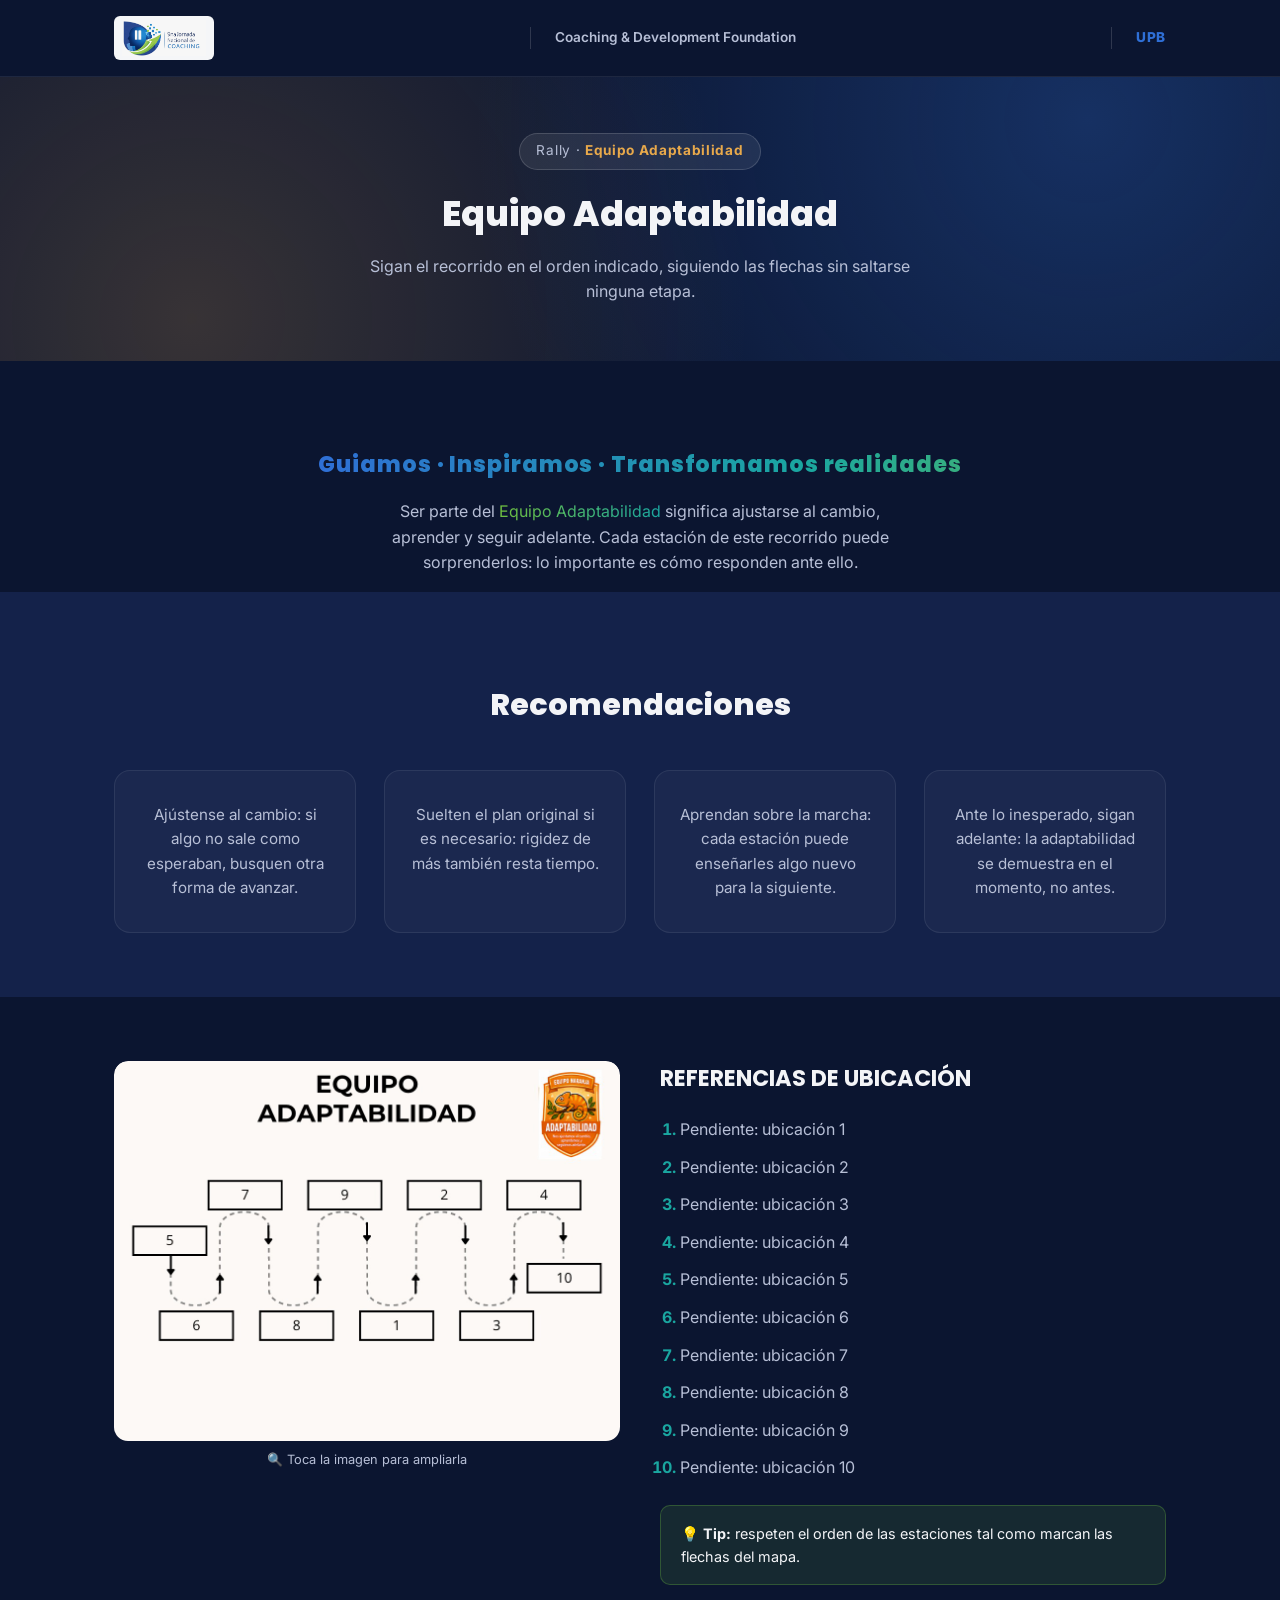
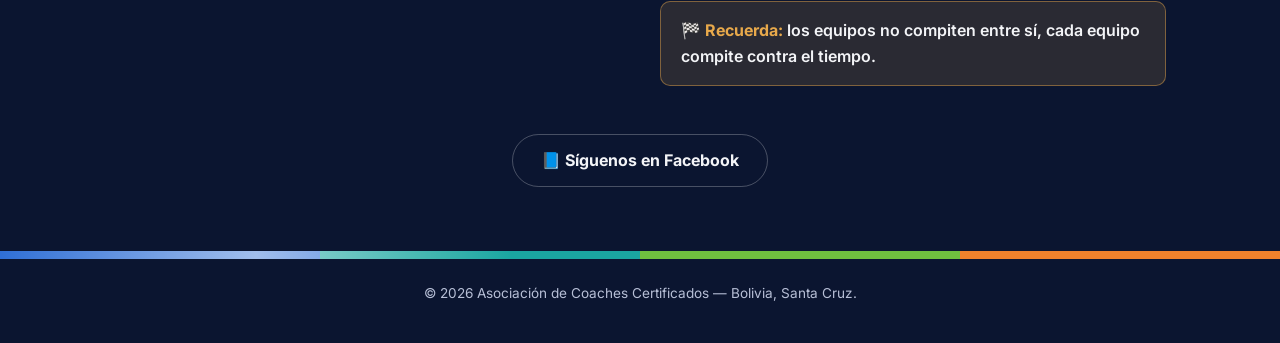
==== equipo-adaptabilidad.html @ ba22bb97 "Ajuste" ====
<!DOCTYPE html>
<html lang="es">
<head>
  <meta charset="UTF-8" />
  <meta name="viewport" content="width=device-width, initial-scale=1.0" />
  <title>Equipo Adaptabilidad | Rally &middot; 9ª Jornada Nacional de Coaching</title>
  <meta name="description" content="Equipo Adaptabilidad: mapa e indicaciones para esta etapa del Rally de la 9ª Jornada Nacional de Coaching." />
  <link rel="preconnect" href="https://fonts.googleapis.com" />
  <link rel="preconnect" href="https://fonts.gstatic.com" crossorigin />
  <link href="https://fonts.googleapis.com/css2?family=Poppins:wght@600;700;800&family=Inter:wght@400;500;600&display=swap" rel="stylesheet" />
  <link rel="stylesheet" href="css/styles.css" />
</head>
<body>

  <!-- Barra de logos -->
  <header class="logobar">
    <div class="container logobar__inner">
      <a href="index.html" class="logobar__home">
        <img class="logobar__logo" src="img/logo-jornada.png" alt="9na Jornada Nacional de Coaching" />
      </a>
      <span class="logobar__partner">Coaching &amp; Development Foundation</span>
      <span class="logobar__partner logobar__partner--upb">UPB</span>
    </div>
  </header>

  <main>
    <!-- Encabezado de la etapa -->
    <section class="etapa-hero">
      <div class="container etapa-hero__inner">
        <span class="etapa-badge reveal">Rally &middot; <strong>Equipo Adaptabilidad</strong></span>
        <h1 class="reveal reveal--delay-1">Equipo Adaptabilidad</h1>
        <p class="reveal reveal--delay-2">
          Sigan el recorrido en el orden indicado,
          siguiendo las flechas sin saltarse ninguna etapa.
        </p>
      </div>
    </section>

    <!-- Quiénes somos -->
    <section class="section equipo-intro">
      <div class="container">
        <p class="equipo-intro__tagline reveal">
          Guiamos &middot; Inspiramos &middot; Transformamos realidades
        </p>
        <p class="equipo-intro__desc reveal reveal--delay-1">
          Ser parte del <span class="highlight">Equipo Adaptabilidad</span> significa
          ajustarse al cambio, aprender y seguir adelante. Cada estación de este
          recorrido puede sorprenderlos: lo importante es cómo responden ante ello.
        </p>
      </div>
    </section>

    <!-- Recomendaciones -->
    <section class="section section--alt equipo-team">
      <div class="container">
        <h2 class="equipo-team__title reveal">Recomendaciones</h2>

        <div class="team-grid">
          <article class="team-card reveal">
            <p class="team-card__bio">
              Ajústense al cambio: si algo no sale como esperaban, busquen otra
              forma de avanzar.
            </p>
          </article>

          <article class="team-card reveal reveal--delay-1">
            <p class="team-card__bio">
              Suelten el plan original si es necesario: rigidez de más también
              resta tiempo.
            </p>
          </article>

          <article class="team-card reveal reveal--delay-2">
            <p class="team-card__bio">
              Aprendan sobre la marcha: cada estación puede enseñarles algo nuevo
              para la siguiente.
            </p>
          </article>

          <article class="team-card reveal reveal--delay-3">
            <p class="team-card__bio">
              Ante lo inesperado, sigan adelante: la adaptabilidad se demuestra en
              el momento, no antes.
            </p>
          </article>
        </div>
      </div>
    </section>

    <!-- Mapa e indicaciones -->
    <section class="section etapa-content">
      <div class="container etapa-grid">
        <div class="etapa-map reveal">
          <img
            class="zoomable"
            src="img/equipo-adaptabilidad.png"
            alt="Recorrido Equipo Adaptabilidad: estaciones 1 a 10"
          />
          <p class="etapa-map__hint">🔍 Toca la imagen para ampliarla</p>
        </div>

        <div class="etapa-indicaciones reveal reveal--delay-1">
          <h2>REFERENCIAS DE UBICACIÓN</h2>
          <!-- TODO: reemplazar por los nombres reales de las 10 ubicaciones -->
          <ol class="etapa-lista">
            <li>Pendiente: ubicación 1</li>
            <li>Pendiente: ubicación 2</li>
            <li>Pendiente: ubicación 3</li>
            <li>Pendiente: ubicación 4</li>
            <li>Pendiente: ubicación 5</li>
            <li>Pendiente: ubicación 6</li>
            <li>Pendiente: ubicación 7</li>
            <li>Pendiente: ubicación 8</li>
            <li>Pendiente: ubicación 9</li>
            <li>Pendiente: ubicación 10</li>
          </ol>

          <div class="etapa-tip">
            💡 <strong>Tip:</strong> respeten el orden de las estaciones tal
            como marcan las flechas del mapa.
          </div>

          <div class="etapa-tip etapa-tip--destacado">
            🏁 <strong>Recuerda:</strong> los equipos no compiten entre sí, cada equipo
            compite contra el tiempo.
          </div>
        </div>
      </div>

      <div class="container etapa-nav etapa-nav--center">
        <a
          href="https://www.facebook.com/p/Jornada-Internacional-de-Coaching-100057290026170/"
          target="_blank"
          rel="noopener"
          class="btn btn--ghost"
        >
          📘 Síguenos en Facebook
        </a>
      </div>
    </section>
  </main>

  <footer class="footer">
    <div class="footer__stripe" aria-hidden="true"></div>
    <div class="container">
      <p>&copy; <span id="year"></span> Asociación de Coaches Certificados &mdash; Bolivia, Santa Cruz.</p>
    </div>
  </footer>

  <script src="js/script.js"></script>
</body>
</html>
---- css/styles.css ----
:root {
  --color-navy: #0b1530;
  --color-navy-light: #14224a;
  --color-gold: #e8a94b;
  --color-green: #6fbf3f;
  --color-teal: #1aa6a0;
  --color-blue: #2f6fd6;
  --color-orange: #f0812c;
  --color-text: #f3f4f7;
  --color-text-muted: #b7bfd6;
  --max-width: 1100px;
  --font-body: "Inter", "Segoe UI", system-ui, -apple-system, Roboto, sans-serif;
  --font-display: "Poppins", "Inter", "Segoe UI", system-ui, sans-serif;
}

* {
  box-sizing: border-box;
}

html {
  scroll-behavior: smooth;
}

body {
  margin: 0;
  font-family: var(--font-body);
  background-color: var(--color-navy);
  color: var(--color-text);
  line-height: 1.6;
}

@media (prefers-reduced-motion: reduce) {
  * {
    animation-duration: 0.01ms !important;
    animation-iteration-count: 1 !important;
    transition-duration: 0.01ms !important;
    scroll-behavior: auto !important;
  }
}

.container {
  width: 100%;
  max-width: var(--max-width);
  margin: 0 auto;
  padding: 0 1.5rem;
}

/* Barra de logos */
.logobar {
  background-color: var(--color-navy);
  border-bottom: 1px solid rgba(255, 255, 255, 0.08);
}

.logobar__inner {
  display: flex;
  align-items: center;
  justify-content: space-between;
  gap: 1.5rem;
  padding: 1rem 1.5rem;
  flex-wrap: wrap;
}

.logobar__logo {
  height: 2.75rem;
  width: auto;
  background-color: #f5f6f8;
  border-radius: 6px;
  padding: 0.25rem 0.5rem;
  animation: fade-in 0.8s ease both;
}

.logobar__partner {
  color: var(--color-text-muted);
  font-size: 0.85rem;
  font-weight: 600;
  border-left: 1px solid rgba(255, 255, 255, 0.15);
  padding-left: 1.5rem;
}

.logobar__partner--upb {
  color: var(--color-blue);
  font-weight: 800;
  letter-spacing: 0.05em;
}

/* Hero */
.hero {
  position: relative;
  overflow: hidden;
}

.hero__bg {
  position: absolute;
  inset: 0;
  background: radial-gradient(circle at 80% 20%, rgba(47, 111, 214, 0.35), transparent 55%),
    radial-gradient(circle at 20% 80%, rgba(111, 191, 63, 0.2), transparent 50%),
    var(--color-navy);
  z-index: 0;
  overflow: hidden;
}

/* Partículas flotantes (eco de los "pixeles digitales" del afiche) */
.dot {
  position: absolute;
  width: 14px;
  height: 14px;
  border-radius: 3px;
  opacity: 0.55;
  animation: float 9s ease-in-out infinite;
}

.dot--sm {
  width: 8px;
  height: 8px;
}

.dot--blue {
  background-color: var(--color-blue);
  top: 18%;
  left: 12%;
  animation-delay: 0s;
}

.dot--green {
  background-color: var(--color-green);
  top: 65%;
  left: 8%;
  animation-delay: 1.5s;
}

.dot--teal {
  background-color: var(--color-teal);
  top: 30%;
  left: 88%;
  animation-delay: 3s;
}

.dot--gold {
  background-color: var(--color-gold);
  top: 75%;
  left: 82%;
  animation-delay: 4.5s;
}

.dot.dot--sm.dot--blue {
  top: 45%;
  left: 92%;
  animation-delay: 2s;
}

.dot.dot--sm.dot--green {
  top: 10%;
  left: 70%;
  animation-delay: 5.5s;
}

@keyframes float {
  0%, 100% {
    transform: translate(0, 0) rotate(0deg);
  }
  50% {
    transform: translate(12px, -18px) rotate(20deg);
  }
}

.hero__content {
  position: relative;
  z-index: 1;
  text-align: center;
  padding: 4.5rem 1.5rem 3.5rem;
}

.hero__ordinal {
  margin: 0;
  font-family: var(--font-display);
  font-size: 5rem;
  font-weight: 800;
  color: var(--color-gold);
  line-height: 1;
  text-shadow: 0 0 24px rgba(232, 169, 75, 0.55);
  animation: glow-pulse 3s ease-in-out infinite;
}

.hero__ordinal sup {
  font-size: 2rem;
}

.hero h1 {
  margin: 0.5rem 0 1.25rem;
  font-family: var(--font-display);
  font-size: 2.6rem;
  font-weight: 800;
  letter-spacing: 0.02em;
  color: var(--color-text);
}

.highlight {
  background: linear-gradient(90deg, var(--color-green), var(--color-teal), var(--color-gold), var(--color-green));
  background-size: 300% auto;
  -webkit-background-clip: text;
  background-clip: text;
  color: transparent;
  animation: shine 6s linear infinite;
}

.hero__quote {
  font-size: 1.15rem;
  color: var(--color-text);
  max-width: 40rem;
  margin: 0 auto 1rem;
  font-style: italic;
}

.hero__tagline {
  position: relative;
  display: inline-block;
  font-weight: 700;
  letter-spacing: 0.12em;
  color: var(--color-text);
  margin-bottom: 1.5rem;
  padding-bottom: 0.6rem;
}

.hero__tagline::after {
  content: "";
  position: absolute;
  left: 50%;
  bottom: 0;
  width: 60px;
  height: 3px;
  border-radius: 3px;
  background: linear-gradient(90deg, var(--color-blue), var(--color-green), var(--color-gold));
  transform: translateX(-50%);
}

.hero__desc {
  color: var(--color-text-muted);
  max-width: 32rem;
  margin: 0 auto 2rem;
}

@keyframes glow-pulse {
  0%, 100% {
    text-shadow: 0 0 18px rgba(232, 169, 75, 0.45);
  }
  50% {
    text-shadow: 0 0 34px rgba(232, 169, 75, 0.85);
  }
}

@keyframes shine {
  to {
    background-position: 300% center;
  }
}

/* Entrada animada del contenido del hero */
.hero__reveal {
  opacity: 0;
  transform: translateY(18px);
  animation: hero-in 0.8s ease forwards;
}

.hero__reveal--1 { animation-delay: 0.15s; }
.hero__reveal--2 { animation-delay: 0.3s; }
.hero__reveal--3 { animation-delay: 0.45s; }
.hero__reveal--4 { animation-delay: 0.6s; }

@keyframes hero-in {
  to {
    opacity: 1;
    transform: translateY(0);
  }
}

/* Animación al hacer scroll (activada por JS con IntersectionObserver) */
.reveal {
  opacity: 0;
  transform: translateY(24px);
  transition: opacity 0.6s ease, transform 0.6s ease;
}

.reveal.is-visible {
  opacity: 1;
  transform: translateY(0);
}

.reveal--delay-1.is-visible { transition-delay: 0.1s; }
.reveal--delay-2.is-visible { transition-delay: 0.2s; }
.reveal--delay-3.is-visible { transition-delay: 0.3s; }

/* Buttons */
.btn {
  display: inline-block;
  background-color: var(--color-gold);
  color: var(--color-navy);
  padding: 0.8rem 1.75rem;
  border-radius: 999px;
  text-decoration: none;
  font-weight: 700;
  transition: transform 0.2s ease, box-shadow 0.2s ease;
}

.btn:hover {
  transform: translateY(-2px);
  box-shadow: 0 8px 20px rgba(232, 169, 75, 0.35);
}

/* Barra de info (fecha / lugar / audiencia) */
.infobar {
  position: relative;
  z-index: 1;
  background-color: var(--color-navy-light);
  border-top: 1px solid rgba(255, 255, 255, 0.08);
}

.infobar__inner {
  display: flex;
  flex-wrap: wrap;
  justify-content: center;
  gap: 2rem;
  padding: 1.5rem;
  text-align: center;
}

.infobar__item {
  display: flex;
  align-items: center;
  gap: 0.75rem;
  font-size: 0.95rem;
  color: var(--color-text-muted);
}

.infobar__icon {
  font-size: 1.6rem;
}

/* Secciones */
.section {
  padding: 4rem 0;
}

.section--alt {
  background-color: var(--color-navy-light);
}

/* Pilares */
.pillars__grid {
  display: grid;
  grid-template-columns: repeat(auto-fit, minmax(180px, 1fr));
  gap: 2rem;
  text-align: center;
}

.pillar {
  padding: 1.5rem 1rem;
  border-radius: 14px;
  transition: transform 0.3s ease, background-color 0.3s ease;
}

.pillar:hover {
  transform: translateY(-6px);
  background-color: rgba(255, 255, 255, 0.04);
}

.pillar__icon {
  width: 4.5rem;
  height: 4.5rem;
  margin: 0 auto 1rem;
  border-radius: 50%;
  display: flex;
  align-items: center;
  justify-content: center;
  font-size: 1.8rem;
  color: #fff;
  transition: transform 0.3s ease, box-shadow 0.3s ease;
}

.pillar:hover .pillar__icon {
  transform: scale(1.12) rotate(-6deg);
}

.pillar__icon--blue {
  background-color: var(--color-blue);
}

.pillar:hover .pillar__icon--blue {
  box-shadow: 0 0 0 10px rgba(47, 111, 214, 0.18);
}

.pillar__icon--teal {
  background-color: var(--color-teal);
}

.pillar:hover .pillar__icon--teal {
  box-shadow: 0 0 0 10px rgba(26, 166, 160, 0.18);
}

.pillar__icon--green {
  background-color: var(--color-green);
}

.pillar:hover .pillar__icon--green {
  box-shadow: 0 0 0 10px rgba(111, 191, 63, 0.18);
}

.pillar__icon--orange {
  background-color: var(--color-orange);
}

.pillar:hover .pillar__icon--orange {
  box-shadow: 0 0 0 10px rgba(240, 129, 44, 0.18);
}

.pillar h3 {
  margin: 0 0 0.5rem;
  font-family: var(--font-display);
  font-size: 1.15rem;
  font-weight: 700;
}

.pillar p {
  color: var(--color-text-muted);
  font-size: 0.9rem;
  margin: 0;
}

/* Equipos del Rally */
.equipos__title {
  text-align: center;
  font-family: var(--font-display);
  font-size: 1.9rem;
  font-weight: 800;
  letter-spacing: 0.05em;
  margin-bottom: 0.5rem;
}

.equipos__desc {
  text-align: center;
  color: var(--color-text-muted);
  margin-bottom: 2.5rem;
}

.equipos__grid {
  display: grid;
  grid-template-columns: repeat(auto-fit, minmax(220px, 1fr));
  gap: 1rem;
}

.equipo-card {
  display: flex;
  align-items: center;
  gap: 0.75rem;
  background-color: rgba(255, 255, 255, 0.03);
  border: 1px solid rgba(255, 255, 255, 0.08);
  border-radius: 12px;
  padding: 1rem 1.25rem;
  color: var(--color-text);
  text-decoration: none;
  font-weight: 600;
  font-size: 0.95rem;
  transition: transform 0.25s ease, border-color 0.25s ease;
}

.equipo-card:hover {
  transform: translateY(-4px);
  border-color: rgba(255, 255, 255, 0.25);
}

.equipo-card__dot {
  width: 0.85rem;
  height: 0.85rem;
  border-radius: 50%;
  flex-shrink: 0;
}

/* Inscripción */
.inscripcion__title {
  text-align: center;
  font-family: var(--font-display);
  font-size: 1.9rem;
  font-weight: 800;
  letter-spacing: 0.05em;
  margin-bottom: 2.5rem;
}

.inscripcion__grid {
  display: grid;
  grid-template-columns: repeat(auto-fit, minmax(240px, 1fr));
  gap: 2.5rem;
  align-items: start;
}

.inscripcion__web {
  margin: 0;
  color: var(--color-text-muted);
  font-size: 0.95rem;
  font-weight: 600;
}

.inscripcion__label {
  font-weight: 700;
  margin-bottom: 0.75rem;
}

.social {
  display: flex;
  gap: 0.75rem;
  margin-bottom: 1.25rem;
}

.social__icon {
  width: 2.25rem;
  height: 2.25rem;
  border-radius: 50%;
  background-color: var(--color-blue);
  color: #fff;
  display: flex;
  align-items: center;
  justify-content: center;
  text-decoration: none;
  font-weight: 700;
  font-size: 0.85rem;
  transition: transform 0.25s ease, box-shadow 0.25s ease;
}

.social__icon:hover {
  transform: translateY(-3px);
  box-shadow: 0 6px 16px rgba(47, 111, 214, 0.4);
}

.inscripcion__link {
  display: block;
  color: var(--color-text-muted);
  text-decoration: none;
  margin-bottom: 0.5rem;
  font-size: 0.9rem;
}

.inscripcion__link:hover {
  color: var(--color-text);
}

.org-logo {
  max-width: 220px;
  width: 100%;
  height: auto;
  background-color: #f5f6f8;
  border-radius: 6px;
  padding: 0.5rem 0.75rem;
}

/* Footer */
.footer {
  text-align: center;
  color: var(--color-text-muted);
  font-size: 0.85rem;
  padding-bottom: 1.5rem;
}

.footer__stripe {
  position: relative;
  height: 8px;
  overflow: hidden;
  background: linear-gradient(
    90deg,
    var(--color-blue) 0%,
    var(--color-blue) 25%,
    var(--color-teal) 25%,
    var(--color-teal) 50%,
    var(--color-green) 50%,
    var(--color-green) 75%,
    var(--color-orange) 75%,
    var(--color-orange) 100%
  );
  margin-bottom: 1.5rem;
}

.footer__stripe::after {
  content: "";
  position: absolute;
  inset: 0;
  background: linear-gradient(90deg, transparent, rgba(255, 255, 255, 0.55), transparent);
  width: 40%;
  animation: sweep 4s ease-in-out infinite;
}

@keyframes sweep {
  0% { transform: translateX(-120%); }
  100% { transform: translateX(320%); }
}

/* Quiénes somos (introducción del equipo) */
.equipo-intro {
  text-align: center;
  padding-bottom: 1rem;
}

.equipo-intro__tagline {
  display: inline-block;
  font-family: var(--font-display);
  font-weight: 800;
  font-size: 1.4rem;
  letter-spacing: 0.04em;
  background: linear-gradient(90deg, var(--color-blue), var(--color-teal), var(--color-green), var(--color-gold), var(--color-blue));
  background-size: 300% auto;
  -webkit-background-clip: text;
  background-clip: text;
  color: transparent;
  animation: shine 6s linear infinite;
  margin-bottom: 1rem;
}

.equipo-intro__desc {
  color: var(--color-text-muted);
  max-width: 34rem;
  margin: 0 auto;
}

/* Conoce al equipo */
.equipo-team__title {
  text-align: center;
  font-family: var(--font-display);
  font-size: 1.9rem;
  font-weight: 800;
  margin-bottom: 2.5rem;
}

.team-grid {
  display: grid;
  grid-template-columns: repeat(auto-fit, minmax(200px, 1fr));
  gap: 1.75rem;
}

.team-card {
  background-color: rgba(255, 255, 255, 0.03);
  border: 1px solid rgba(255, 255, 255, 0.08);
  border-radius: 16px;
  padding: 2rem 1.5rem;
  text-align: center;
  transition: transform 0.3s ease, border-color 0.3s ease;
}

.team-card:hover {
  transform: translateY(-6px);
  border-color: rgba(255, 255, 255, 0.2);
}

.team-card__bio {
  color: var(--color-text-muted);
  font-size: 0.95rem;
  margin: 0;
}

/* Páginas de etapa (Rally) */
.logobar__home {
  display: flex;
  align-items: center;
}

.etapa-hero {
  background: radial-gradient(circle at 85% 15%, rgba(47, 111, 214, 0.3), transparent 55%),
    radial-gradient(circle at 15% 85%, rgba(232, 169, 75, 0.2), transparent 50%),
    var(--color-navy);
  padding: 3.5rem 0;
  text-align: center;
}

.etapa-badge {
  display: inline-block;
  background-color: rgba(255, 255, 255, 0.08);
  border: 1px solid rgba(255, 255, 255, 0.15);
  color: var(--color-text-muted);
  font-size: 0.85rem;
  letter-spacing: 0.05em;
  padding: 0.4rem 1rem;
  border-radius: 999px;
  margin-bottom: 1rem;
}

.etapa-badge strong {
  color: var(--color-gold);
}

.etapa-hero h1 {
  font-family: var(--font-display);
  font-size: 2.2rem;
  font-weight: 800;
  margin: 0 0 0.75rem;
}

.etapa-hero p {
  color: var(--color-text-muted);
  max-width: 34rem;
  margin: 0 auto;
}

.etapa-grid {
  display: grid;
  grid-template-columns: repeat(auto-fit, minmax(280px, 1fr));
  gap: 2.5rem;
  align-items: start;
}

.etapa-map {
  border-radius: 14px;
  overflow: hidden;
}

.etapa-map img {
  width: 100%;
  height: auto;
  display: block;
  border-radius: 14px;
}

.etapa-map img.zoomable {
  cursor: zoom-in;
  transition: transform 0.2s ease;
}

.etapa-map img.zoomable:hover {
  transform: scale(1.015);
}

.etapa-map__hint {
  margin: 0.6rem 0 0;
  text-align: center;
  font-size: 0.8rem;
  color: var(--color-text-muted);
}

/* Visor de imagen con zoom (lightbox) */
.lightbox {
  position: fixed;
  inset: 0;
  z-index: 100;
  display: none;
  align-items: center;
  justify-content: center;
  background-color: rgba(5, 8, 20, 0.92);
  animation: fade-in 0.2s ease both;
}

.lightbox.is-open {
  display: flex;
}

.lightbox__stage {
  position: relative;
  width: 100%;
  height: 100%;
  display: flex;
  align-items: center;
  justify-content: center;
  overflow: hidden;
  touch-action: none;
}

.lightbox__img {
  max-width: 90vw;
  max-height: 80vh;
  will-change: transform;
  user-select: none;
  -webkit-user-drag: none;
  border-radius: 8px;
  box-shadow: 0 20px 50px rgba(0, 0, 0, 0.5);
}

.lightbox__img.is-panning {
  cursor: grabbing;
}

.lightbox__close {
  position: absolute;
  top: 1rem;
  right: 1rem;
  width: 2.75rem;
  height: 2.75rem;
  border: none;
  border-radius: 50%;
  background-color: rgba(255, 255, 255, 0.1);
  color: #fff;
  font-size: 1.4rem;
  line-height: 1;
  cursor: pointer;
  z-index: 2;
  transition: background-color 0.2s ease;
}

.lightbox__close:hover {
  background-color: rgba(255, 255, 255, 0.2);
}

.lightbox__toolbar {
  position: absolute;
  bottom: 1.25rem;
  left: 50%;
  transform: translateX(-50%);
  display: flex;
  gap: 0.6rem;
  background-color: rgba(255, 255, 255, 0.08);
  padding: 0.5rem;
  border-radius: 999px;
  z-index: 2;
}

.lightbox__btn {
  width: 2.5rem;
  height: 2.5rem;
  border: none;
  border-radius: 50%;
  background-color: rgba(255, 255, 255, 0.1);
  color: #fff;
  font-size: 1.1rem;
  font-weight: 700;
  cursor: pointer;
  transition: background-color 0.2s ease;
}

.lightbox__btn:hover {
  background-color: var(--color-gold);
  color: var(--color-navy);
}

.lightbox__btn--text {
  width: auto;
  padding: 0 1rem;
  font-size: 0.85rem;
  font-weight: 600;
}

.lightbox__hint {
  position: absolute;
  top: 1.25rem;
  left: 50%;
  transform: translateX(-50%);
  color: var(--color-text-muted);
  font-size: 0.8rem;
  text-align: center;
  z-index: 2;
}

@media (max-width: 600px) {
  .lightbox__hint {
    display: none;
  }
}

.map-placeholder {
  border: 2px dashed rgba(255, 255, 255, 0.25);
  border-radius: 14px;
  min-height: 260px;
  display: flex;
  flex-direction: column;
  align-items: center;
  justify-content: center;
  gap: 0.75rem;
  color: var(--color-text-muted);
  text-align: center;
  padding: 2rem;
}

.map-placeholder span {
  font-size: 2.5rem;
}

.etapa-indicaciones h2 {
  font-family: var(--font-display);
  font-size: 1.4rem;
  margin: 0 0 1.25rem;
}

.etapa-lista {
  margin: 0 0 1.5rem;
  padding-left: 1.25rem;
  color: var(--color-text-muted);
}

.etapa-lista li {
  margin-bottom: 0.75rem;
}

.etapa-lista li::marker {
  color: var(--color-teal);
  font-weight: 700;
}

.etapa-tip {
  background-color: rgba(111, 191, 63, 0.12);
  border: 1px solid rgba(111, 191, 63, 0.3);
  border-radius: 10px;
  padding: 1rem 1.25rem;
  font-size: 0.9rem;
  color: var(--color-text);
}

.etapa-tip + .etapa-tip {
  margin-top: 1rem;
}

.etapa-tip--destacado {
  background-color: rgba(232, 169, 75, 0.14);
  border: 1px solid rgba(232, 169, 75, 0.45);
  font-size: 1rem;
  font-weight: 600;
}

.etapa-tip--destacado strong {
  color: var(--color-gold);
}

.etapa-nav {
  display: flex;
  justify-content: space-between;
  flex-wrap: wrap;
  gap: 1rem;
  margin-top: 3rem;
}

.etapa-nav--center {
  justify-content: center;
}

.btn--ghost {
  background-color: transparent;
  border: 1px solid rgba(255, 255, 255, 0.25);
  color: var(--color-text);
}

.btn--ghost:hover {
  border-color: var(--color-gold);
  box-shadow: none;
}

/* Generador de QR */
.qr-tool__grid {
  display: grid;
  grid-template-columns: repeat(auto-fit, minmax(280px, 1fr));
  gap: 2.5rem;
  align-items: start;
  margin-bottom: 2.5rem;
}

.qr-tool__form label {
  display: block;
  font-weight: 700;
  margin-bottom: 0.6rem;
}

.qr-tool__form input {
  width: 100%;
  padding: 0.8rem 1rem;
  border-radius: 8px;
  border: 1px solid rgba(255, 255, 255, 0.2);
  background-color: rgba(255, 255, 255, 0.05);
  color: var(--color-text);
  font-size: 0.95rem;
  margin-bottom: 1rem;
}

.qr-tool__form input:focus {
  outline: none;
  border-color: var(--color-teal);
}

.qr-tool__hint {
  margin-top: 1rem;
  color: var(--color-text-muted);
  font-size: 0.85rem;
}

.qr-tool__hint code {
  background-color: rgba(255, 255, 255, 0.08);
  padding: 0.1rem 0.35rem;
  border-radius: 4px;
}

.qr-tool__result {
  display: flex;
  flex-direction: column;
  align-items: center;
  gap: 1.25rem;
}

.qr-tool__code {
  min-height: 220px;
  min-width: 220px;
  display: flex;
  align-items: center;
  justify-content: center;
}

.qr-tool__code img {
  max-width: 100%;
  height: auto;
  filter: drop-shadow(0 16px 32px rgba(0, 0, 0, 0.35));
  animation: fade-in 0.4s ease both;
}

@keyframes fade-in {
  from {
    opacity: 0;
  }
  to {
    opacity: 1;
  }
}

.qr-tool__result .btn--ghost:disabled {
  opacity: 0.5;
  cursor: not-allowed;
}

@media (max-width: 600px) {
  .hero h1 {
    font-size: 1.9rem;
  }

  .hero__ordinal {
    font-size: 3.5rem;
  }

  .logobar__partner {
    border-left: none;
    padding-left: 0;
  }

  .etapa-nav {
    flex-direction: column;
  }
}
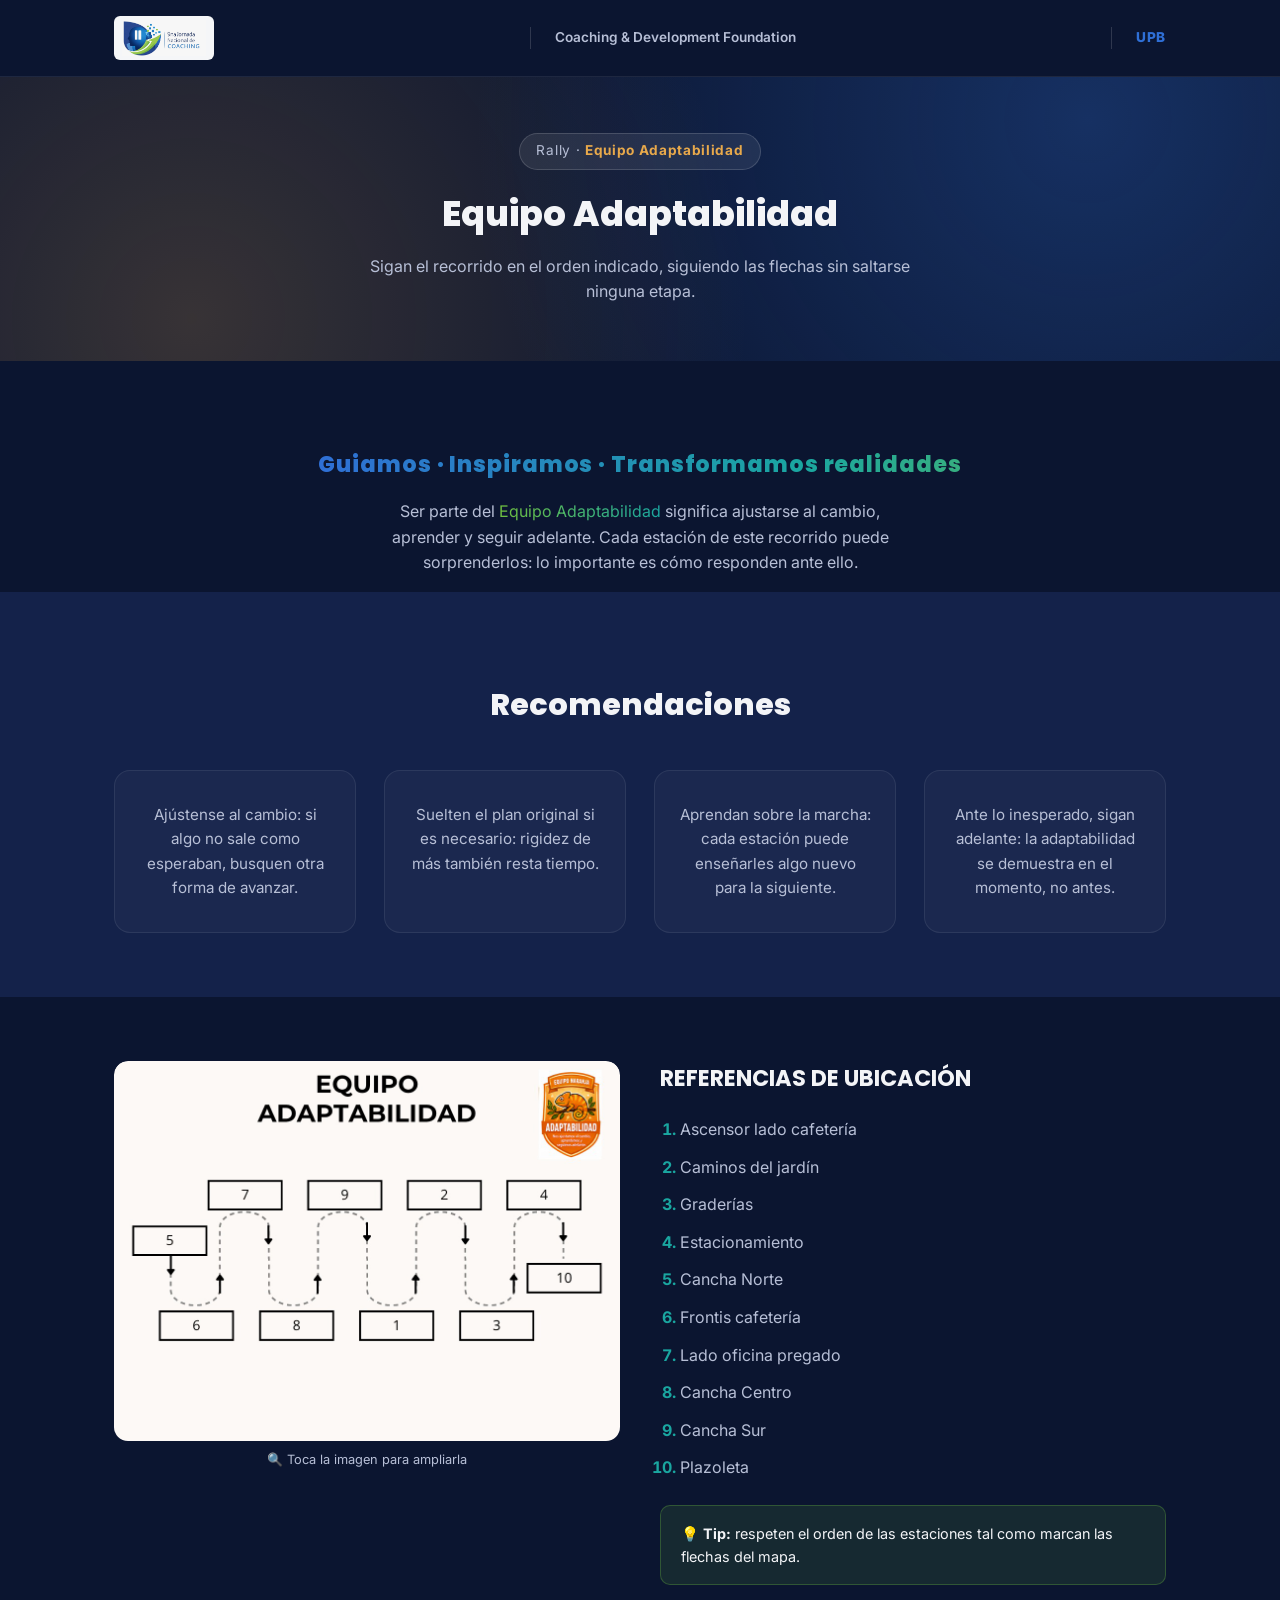
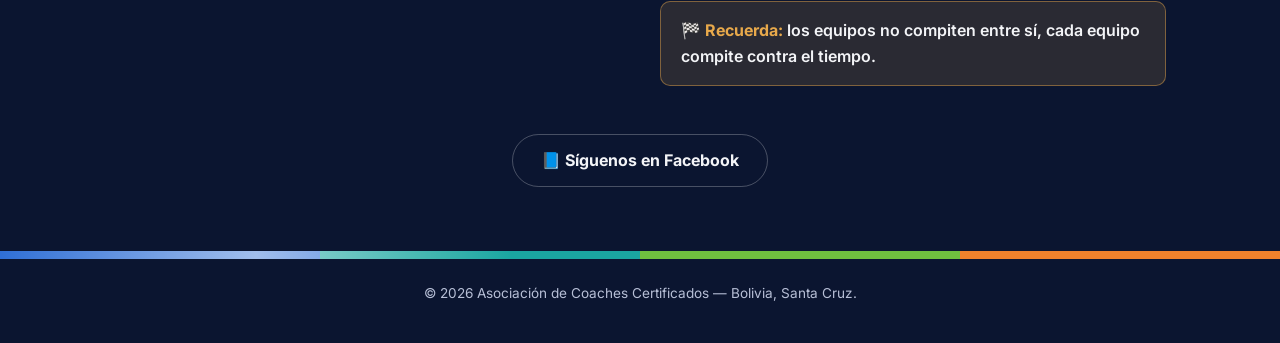
==== commit 337f14eb: "Ajuste pagina" ====
--- a/equipo-adaptabilidad.html
+++ b/equipo-adaptabilidad.html
@@ -101,18 +101,17 @@
 
         <div class="etapa-indicaciones reveal reveal--delay-1">
           <h2>REFERENCIAS DE UBICACIÓN</h2>
-          <!-- TODO: reemplazar por los nombres reales de las 10 ubicaciones -->
           <ol class="etapa-lista">
-            <li>Pendiente: ubicación 1</li>
-            <li>Pendiente: ubicación 2</li>
-            <li>Pendiente: ubicación 3</li>
-            <li>Pendiente: ubicación 4</li>
-            <li>Pendiente: ubicación 5</li>
-            <li>Pendiente: ubicación 6</li>
-            <li>Pendiente: ubicación 7</li>
-            <li>Pendiente: ubicación 8</li>
-            <li>Pendiente: ubicación 9</li>
-            <li>Pendiente: ubicación 10</li>
+            <li>Ascensor lado cafetería</li>
+            <li>Caminos del jardín</li>
+            <li>Graderías</li>
+            <li>Estacionamiento</li>
+            <li>Cancha Norte</li>
+            <li>Frontis cafetería</li>
+            <li>Lado oficina pregado</li>
+            <li>Cancha Centro</li>
+            <li>Cancha Sur</li>
+            <li>Plazoleta</li>
           </ol>
 
           <div class="etapa-tip">
